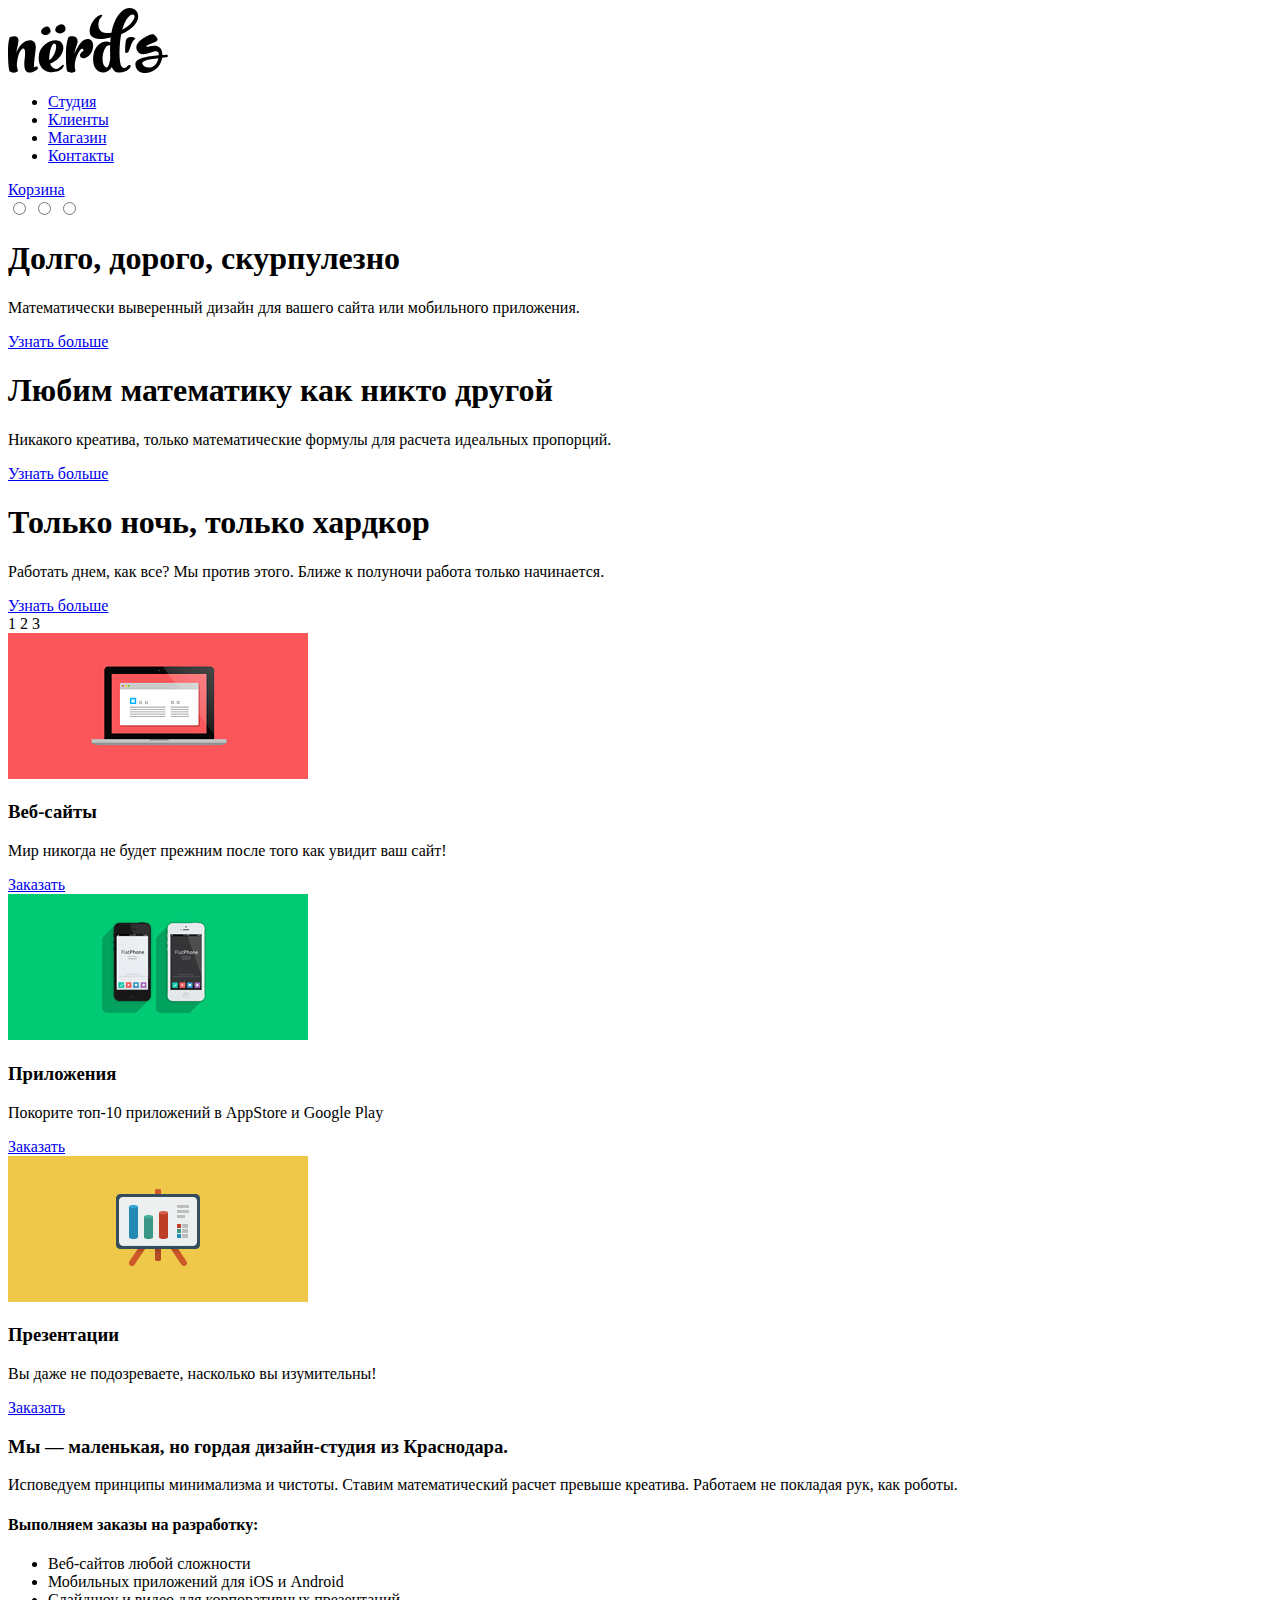
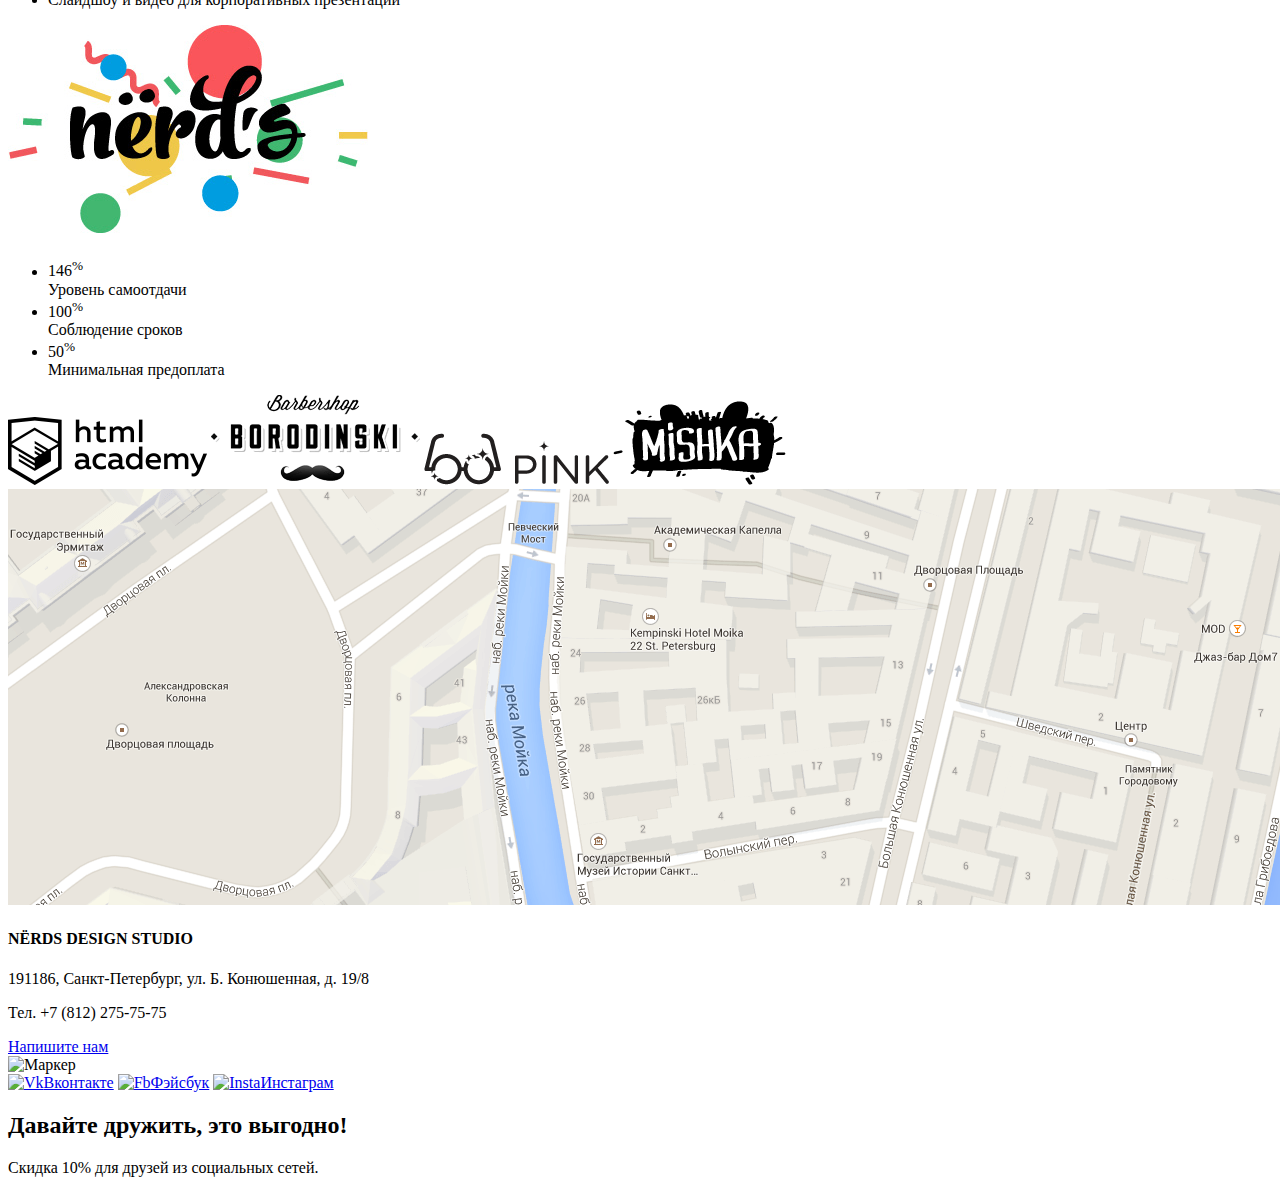
==== index.html @ e35f939c "Version V1.0.2" ====
<!DOCTYPE html>
<html lang="ru">
<head>
    <meta charset="UTF-8">
    <meta name="viewport" content="width=device-width, initial-scale=1.0">
    <title>Nerds</title>
</head>
<body class="index-page">
    <head>
        <!-- NAVIGATION -->
        <nav class="header-navigation">
            <a class="header-logo">
                <img src="img/nerds-logo.svg" width="160" height="65" alt="Логотип">
            </a>
            <ul>
                <li><a href="#">Студия</a></li>
                <li><a href="#">Клиенты</a></li>
                <li><a href="catalog.html">Магазин</a></li>
                <li><a href="#">Контакты</a></li>
            </ul>
            <a href="#" class="cart">Корзина</a>
        </nav>
        <!-- NAVIGATION -->

        <!-- SLIDER -->
        <section class="slider-section">
            <div class="switch-slider-container visually-hidden">
                <input type="radio" class="switch-slider-1" id="switch-slider-1" name="switch">
                <input type="radio" class="switch-slider-2" id="switch-slider-2" name="switch">
                <input type="radio" class="switch-slider-3" id="switch-slider-3" name="switch">
            </div>
            
            <article class="slider slider-1">
                <h1>Долго, дорого, скурпулезно</h1>
                <p>
                    Математически выверенный дизайн 
                    для вашего сайта или мобильного приложения.
                </p>
                <a href="#" class="btn slider-button">Узнать больше</a>
            </article>

            <article class="slider slider-2">
                <h1>Любим математику как никто другой</h1>
                <p>
                    Никакого креатива, только математические формулы 
                    для расчета идеальных пропорций.
                </p>
                <a href="#" class="btn slider-button">Узнать больше</a>
            </article>

            <article class="slider slider-3">
                <h1>Только ночь, только хардкор</h1>
                <p>
                    Работать днем, как все? Мы против этого.
                    Ближе к полуночи работа только начинается.
                </p>
                <a href="#" class="btn slider-button">Узнать больше</a>
            </article>

            <div class="bottom-slider-container">
                <label for="switch-slider-1">1</label>
                <label for="switch-slider-2">2</label>
                <label for="switch-slider-3">3</label>
            </div>
        </section>
        <!-- SLIDER -->
    </head>

    <main>
        <section class="section-advantages">
            <div class="advantages advantages-web">
                <div class="advantages-image">
                    <img src="img/illustration-1.jpg" width="300" height="146" alt="Веб-сайты">
                </div>
                <h3>Веб-сайты</h3>
                <p>Мир никогда не будет прежним после того как увидит ваш сайт!</p>
                <a href="#" class="btn advantages-button">Заказать</a>
            </div>
            <div class="advantages advantages-app">
                <div class="advantages-image">
                    <img src="img/illustration-2.jpg" width="300" height="146" alt="Приложения">
                </div>
                <h3>Приложения</h3>
                <p>Покорите топ-10 приложений в AppStore и Google Play</p>
                <a href="#" class="btn advantages-button">Заказать</a>
            </div>
            <div class="advantages advantages-presentation">
                <div class="advantages-image">
                    <img src="img/illustration-3.jpg" width="300" height="146" alt="Презентации">
                </div>
                <h3>Презентации</h3>
                <p>Вы даже не подозреваете, насколько вы изумительны!</p>
                <a href="#" class="btn advantages-button">Заказать</a>
            </div>
        </section>

        <section class="section-studio">
            <article class="studio-about">
                <h3>Мы — маленькая, но гордая дизайн-студия из Краснодара.</h3>
                <p>
                    Исповедуем принципы минимализма и чистоты. Ставим математический расчет
                    превыше креатива. Работаем не покладая рук, как роботы.
                </p>
                <h4>Выполняем заказы на разработку:</h4>
                <ul>
                    <li>Веб-сайтов любой сложности</li>
                    <li>Мобильных приложений для iOS и Android</li>
                    <li>Слайдшоу и видео для корпоративных презентаций</li>
                </ul>
            </article>

            <article class="studio-accuracy">
                <div class="main-logo-container">
                    <img src="img/nerds-illustration.png" width="360" height="208" alt="Логотип">
                </div>
                <h4></h4>
                <ul class="statistics">
                    <li>
                        <div class="statistics-percents">146<sup>%</sup></div>
                        <div class="statistics-value">Уровень самоотдачи</div>
                    </li>
                    <li>
                        <div class="statistics-percents">100<sup>%</sup></div>
                        <div class="statistics-value">Соблюдение сроков</div>
                    </li>
                    <li>
                        <div class="statistics-percents">50<sup>%</sup></div>
                        <div class="statistics-value">Минимальная предоплата</div>
                    </li>
                </ul>
            </article>
        </section>

        <section class="section-projects">
            <img src="img/logo-1.png" width="199" height="68" alt="Html-academy">
            <img src="img/logo-2.png" width="209" height="90" alt="Borodincsky">
            <img src="img/logo-3.png" width="185" height="52" alt="Pink">
            <img src="img/logo-4.png" width="173" height="84" alt="Mishka">
        </section>
    </main>

    <footer>
        <section class="section-contacts">
            <div class="map-container">
                <img src="img/map.png" width="1440" height="416" alt="Карта">
            </div>
            <article class="article-contacts">
                <h4>NЁRDS DESIGN STUDIO</h4>
                <p>
                    191186, Санкт-Петербург, 
                    ул. Б. Конюшенная, д. 19/8
                </p>
                <p>Тел. +7 (812) 275-75-75</p>
                <a href="#" class="btn contacts-button">Напишите нам</a>
            </article>
            <img src="" alt="Маркер" class="marker">
        </section>

        <div class="footer-wrapper">
            <div class="network-container">
                <a href="#"><img src="" alt="Vk">Вконтакте</a>
                <a href="#"><img src="" alt="Fb">Фэйсбук</a>
                <a href="#"><img src="" alt="Insta">Инстаграм</a>
            </div>

            <div class="footer-slogan">
                <h2>Давайте дружить, это выгодно!</h2>
                <p>Скидка 10% для друзей из социальных сетей.</p>
            </div>
        </div>
    </footer>

</body>
</html>
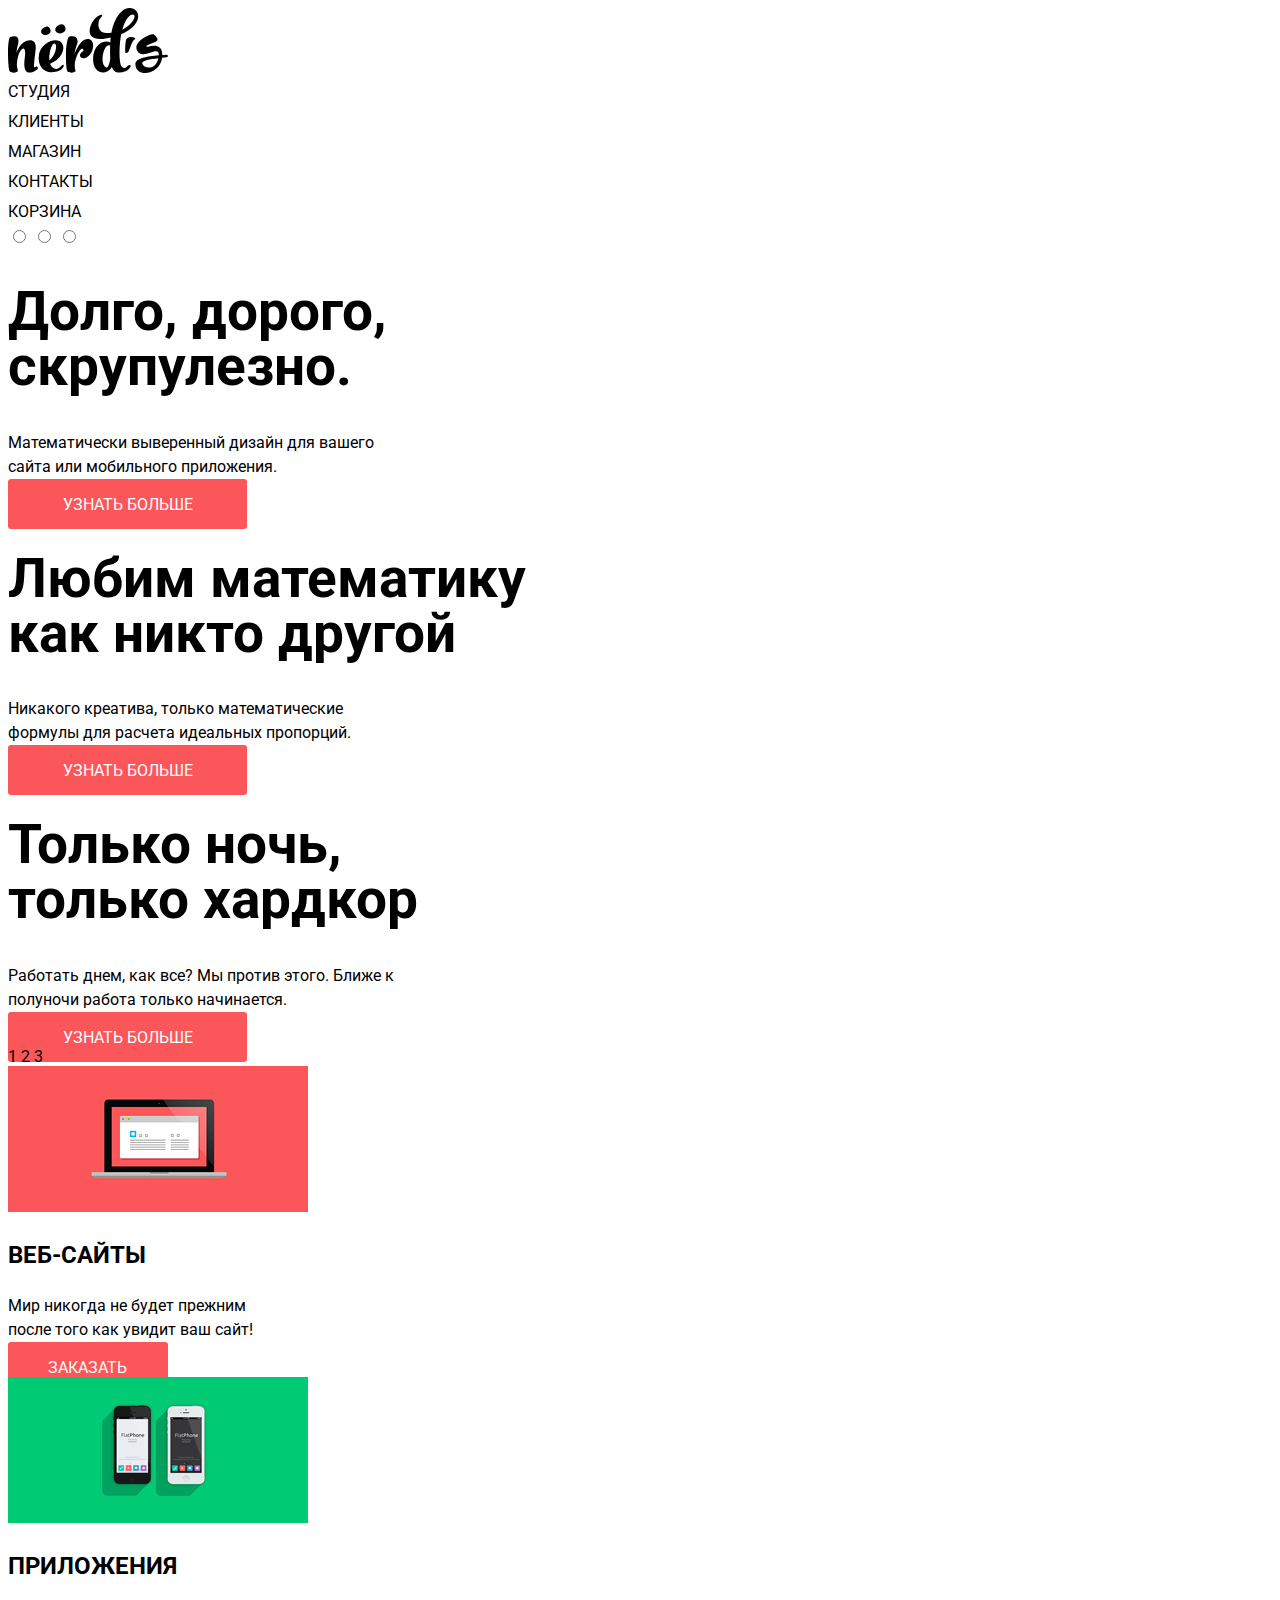
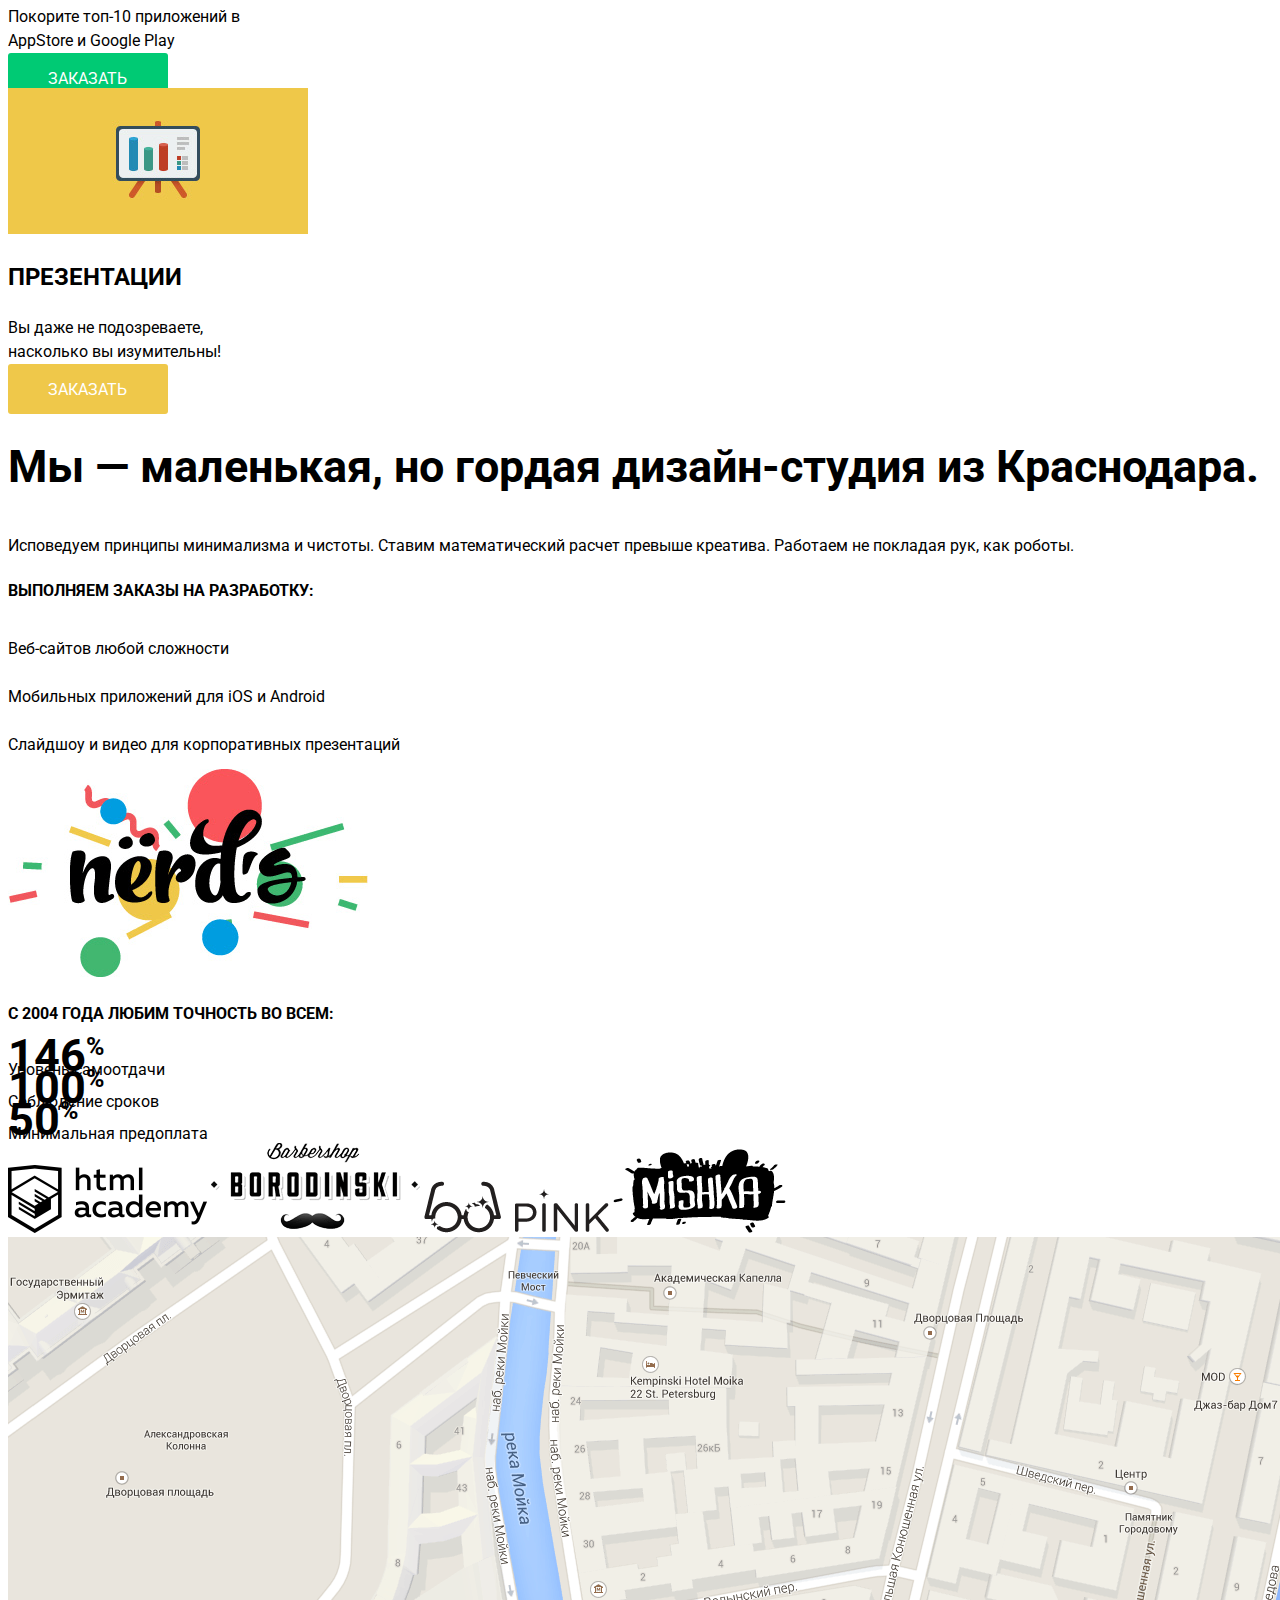
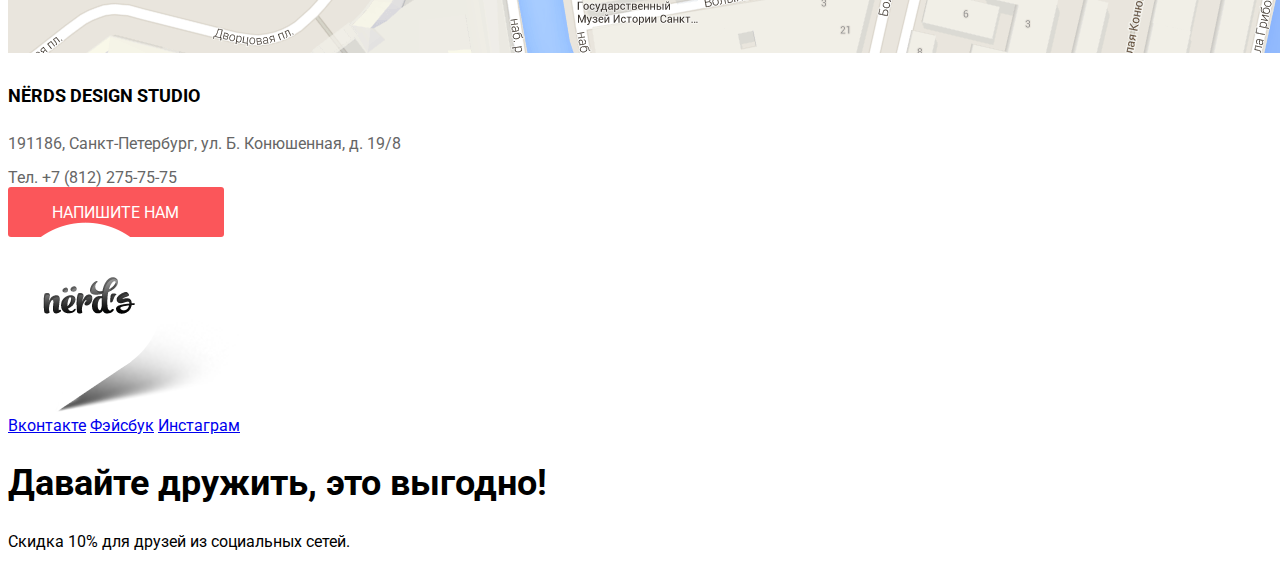
==== commit c3641a9d: "Version V2.0.2" ====
--- a/index.html
+++ b/index.html
@@ -4,15 +4,16 @@
     <meta charset="UTF-8">
     <meta name="viewport" content="width=device-width, initial-scale=1.0">
     <title>Nerds</title>
+    <link rel="stylesheet" href="css/style.css">
 </head>
 <body class="index-page">
-    <head>
+    <header>
         <!-- NAVIGATION -->
         <nav class="header-navigation">
             <a class="header-logo">
                 <img src="img/nerds-logo.svg" width="160" height="65" alt="Логотип">
             </a>
-            <ul>
+            <ul class="header-navigation-list">
                 <li><a href="#">Студия</a></li>
                 <li><a href="#">Клиенты</a></li>
                 <li><a href="catalog.html">Магазин</a></li>
@@ -31,7 +32,7 @@
             </div>
             
             <article class="slider slider-1">
-                <h1>Долго, дорого, скурпулезно</h1>
+                <h1>Долго, дорого, скрупулезно.</h1>
                 <p>
                     Математически выверенный дизайн 
                     для вашего сайта или мобильного приложения.
@@ -64,7 +65,7 @@
             </div>
         </section>
         <!-- SLIDER -->
-    </head>
+    </header>
 
     <main>
         <section class="section-advantages">
@@ -74,7 +75,7 @@
                 </div>
                 <h3>Веб-сайты</h3>
                 <p>Мир никогда не будет прежним после того как увидит ваш сайт!</p>
-                <a href="#" class="btn advantages-button">Заказать</a>
+                <a href="#" class="btn advantages-button-red">Заказать</a>
             </div>
             <div class="advantages advantages-app">
                 <div class="advantages-image">
@@ -82,7 +83,7 @@
                 </div>
                 <h3>Приложения</h3>
                 <p>Покорите топ-10 приложений в AppStore и Google Play</p>
-                <a href="#" class="btn advantages-button">Заказать</a>
+                <a href="#" class="btn advantages-button-green">Заказать</a>
             </div>
             <div class="advantages advantages-presentation">
                 <div class="advantages-image">
@@ -90,7 +91,7 @@
                 </div>
                 <h3>Презентации</h3>
                 <p>Вы даже не подозреваете, насколько вы изумительны!</p>
-                <a href="#" class="btn advantages-button">Заказать</a>
+                <a href="#" class="btn advantages-button-yellow">Заказать</a>
             </div>
         </section>
 
@@ -113,7 +114,7 @@
                 <div class="main-logo-container">
                     <img src="img/nerds-illustration.png" width="360" height="208" alt="Логотип">
                 </div>
-                <h4></h4>
+                <h4>с 2004 года Любим точность во всем:</h4>
                 <ul class="statistics">
                     <li>
                         <div class="statistics-percents">146<sup>%</sup></div>
@@ -153,14 +154,14 @@
                 <p>Тел. +7 (812) 275-75-75</p>
                 <a href="#" class="btn contacts-button">Напишите нам</a>
             </article>
-            <img src="" alt="Маркер" class="marker">
+            <img src="img/map-marker.png" alt="Маркер" width="231" height="190" class="marker">
         </section>
 
         <div class="footer-wrapper">
             <div class="network-container">
-                <a href="#"><img src="" alt="Vk">Вконтакте</a>
-                <a href="#"><img src="" alt="Fb">Фэйсбук</a>
-                <a href="#"><img src="" alt="Insta">Инстаграм</a>
+                <a href="#">Вконтакте</a>
+                <a href="#">Фэйсбук</a>
+                <a href="#">Инстаграм</a>
             </div>
 
             <div class="footer-slogan">
--- a/css/style.css
+++ b/css/style.css
@@ -0,0 +1,193 @@
+
+/* ==================================================================================================================================================== */
+/* ==================================================================================================================================================== */
+/* ==================================================================================================================================================== */
+/* ==================================================================================================================================================== */
+/* ==================================================================================================================================================== */
+/* ==================================================================================================================================================== */
+/* ==================================================================================================================================================== */
+/* ==================================================================================================================================================== */
+/* ==================================================================================================================================================== */
+/* ==================================================================================================================================================== */
+/* ==================================================================================================================================================== */
+
+@import url('https://fonts.googleapis.com/css2?family=Roboto:ital,wght@0,300;0,400;0,500;0,700;1,300;1,400;1,500;1,700&display=swap');
+
+body{
+    font-family: 'Roboto', sans-serif;
+}
+
+.btn{
+    font-size: 16px;
+    line-height: 18px;
+    color: #ffffff;
+    text-decoration: none;
+    font-weight: medium;
+    background-color: #fb565a;
+    text-transform: uppercase;
+    padding: 16px 55px 15px 55px;
+    border-radius: 3px;
+}
+
+/* HEADER HEADER HEADER */
+
+.header-navigation-list{
+    list-style: none;
+    padding: 0;
+    margin: 0;
+}
+
+.header-navigation-list a,
+.header-navigation-list + .cart{
+    font-size: 16px;
+    line-height: 30px;
+    color: #000000;
+    text-decoration: none;
+    font-weight: medium;
+    text-transform: uppercase;
+}
+
+h1{
+    font-size: 55px;
+    line-height: 55px;
+    font-weight: medium;
+}
+
+.slider h1{
+    width: 520px;
+}
+
+.slider p{
+    font-size: 16px;
+    line-height: 24px;
+    font-weight: normal;  
+    width: 408px;
+}
+
+.slider .btn{
+    padding-left: 55px;
+    padding-right: 54px;
+}
+
+
+/* HEADER HEADER HEADER */
+
+/* ADVANTAGES ADVANTAGES ADVANTAGES */
+
+.section-advantages h3{
+    font-size: 24px;
+    line-height: 30px;
+    font-weight: 700;
+    text-transform: uppercase;
+}
+
+.section-advantages p{
+    font-size: 16px;
+    line-height: 24px;
+    font-weight: normal;
+    width: 245px;
+}
+
+.section-advantages .btn{
+    padding-left: 40px;
+    padding-right: 41px;
+}
+
+.section-advantages .advantages-button-green{
+    background-color: #00ca74;
+}
+
+.section-advantages .advantages-button-yellow{
+    background-color: #efc84a;
+}
+
+/* ADVANTAGES ADVANTAGES ADVANTAGES */
+
+/* STUDIO STUDIO STUDIO STUDIO STUDIO */
+
+.section-studio h3{
+    font-size: 45px;
+    line-height: 45px;
+    font-weight: medium;
+}
+
+.section-studio p{
+    font-size: 16px;
+    line-height: 24px;
+    font-weight: normal;
+}
+
+.section-studio h4{
+    font-size: 16px;
+    line-height: 24px;
+    font-weight: bold;
+    text-transform: uppercase;
+}
+
+.section-studio ul{
+    padding: 0;
+    margin: 0;
+    list-style: none;
+}
+
+.studio-about li{
+    line-height: 48px;
+}
+
+.statistics .statistics-percents{
+    font-size: 45px;
+    line-height: 10px;
+    font-weight: bold;
+}
+
+.statistics sup{
+    line-height: 0;
+    font-size: 25px;
+}
+
+.statistics .statistics-value{
+    line-height: 18px;
+}
+
+/* STUDIO STUDIO STUDIO STUDIO STUDIO */
+
+/* FOOTER FOOTER FOOTER FOOTER FOOTER */
+
+.article-contacts h4{
+    font-size: 18px;
+    line-height: 30px;
+    font-weight: bold;
+}
+
+.article-contacts p{
+    line-height: 18px;
+    color: #666666;
+}
+
+.article-contacts .btn{
+    padding-left: 44px;
+    padding-right: 45px;
+}
+
+.footer-slogan h2{
+    font-size: 36px;
+    line-height: 36px;
+    font-weight: bold;
+}
+
+.footer-slogan p{
+    line-height: 22px;
+}
+
+/* FOOTER FOOTER FOOTER FOOTER FOOTER */
+
+
+
+/* CATALOG CATALOG CATALOG CATALOG CATALOG */
+
+
+
+/* HEADER HEADER HEADER */
+
+
+/* HEADER HEADER HEADER */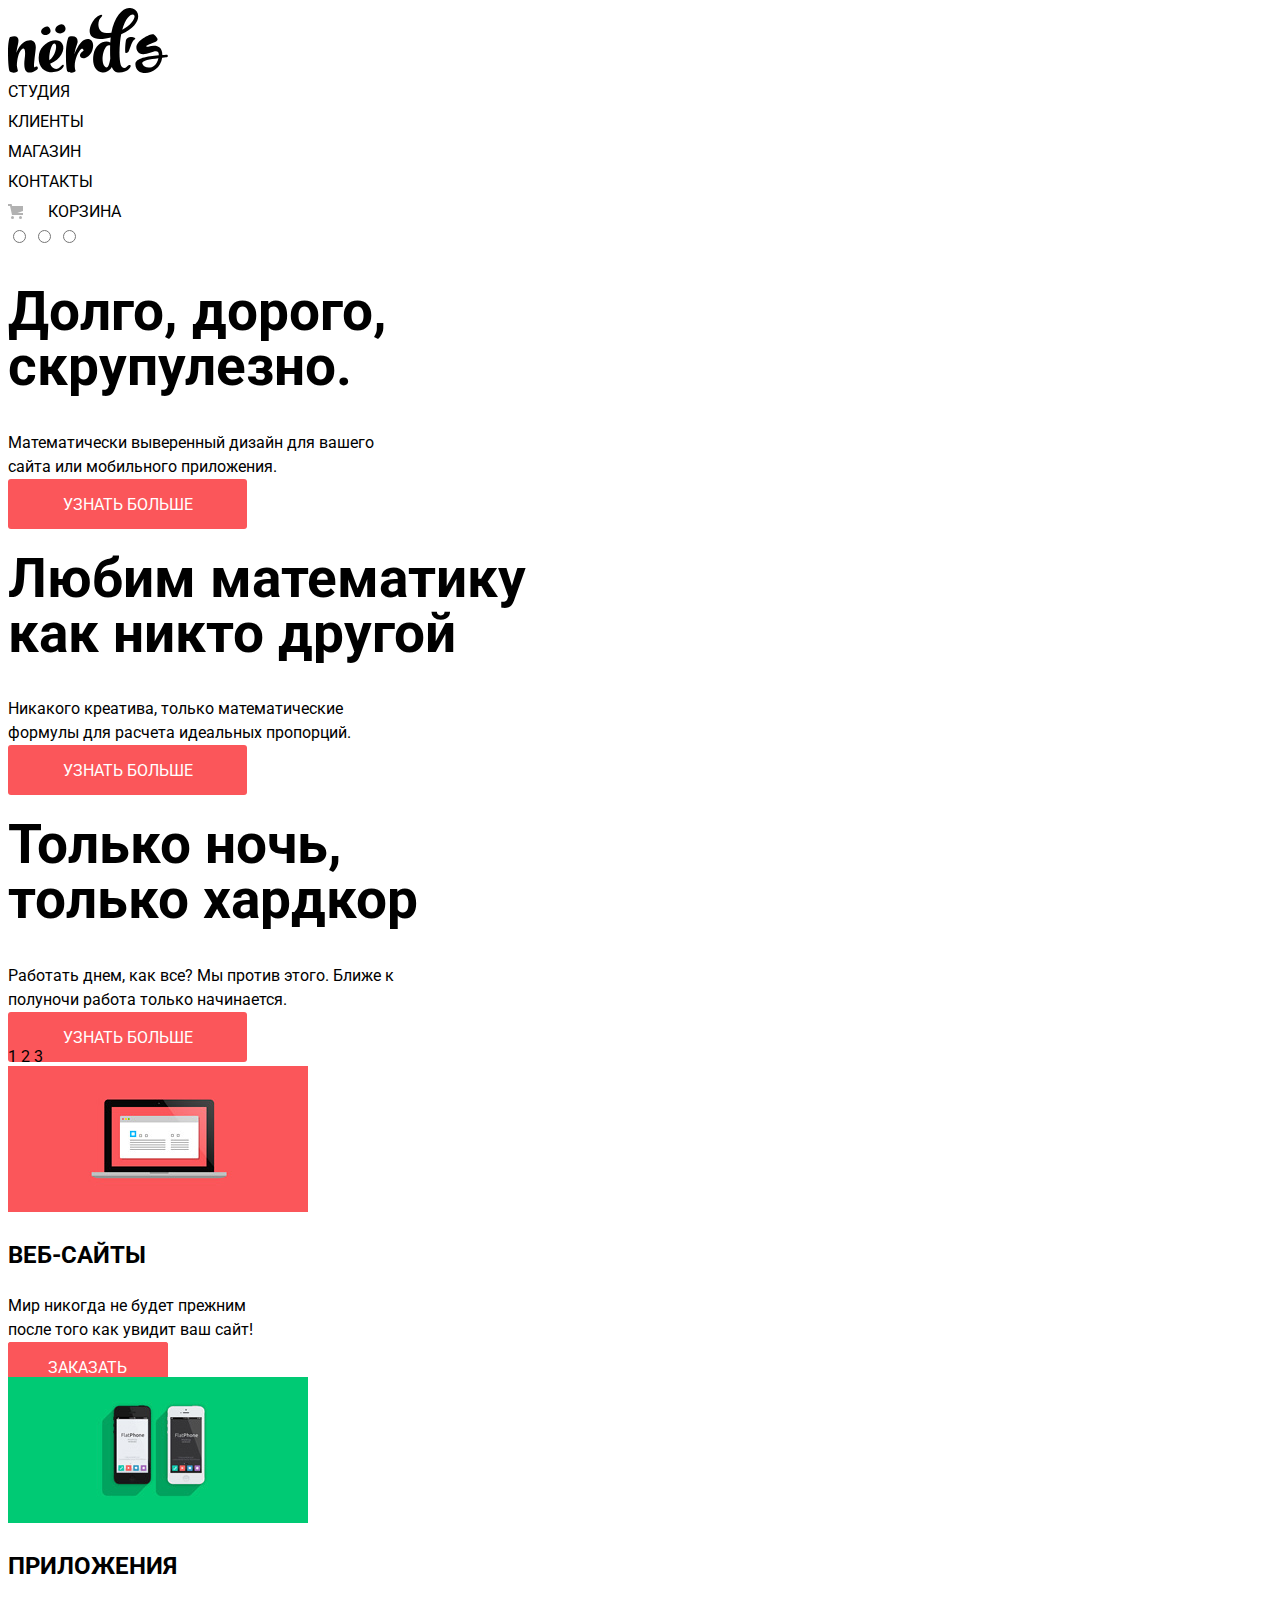
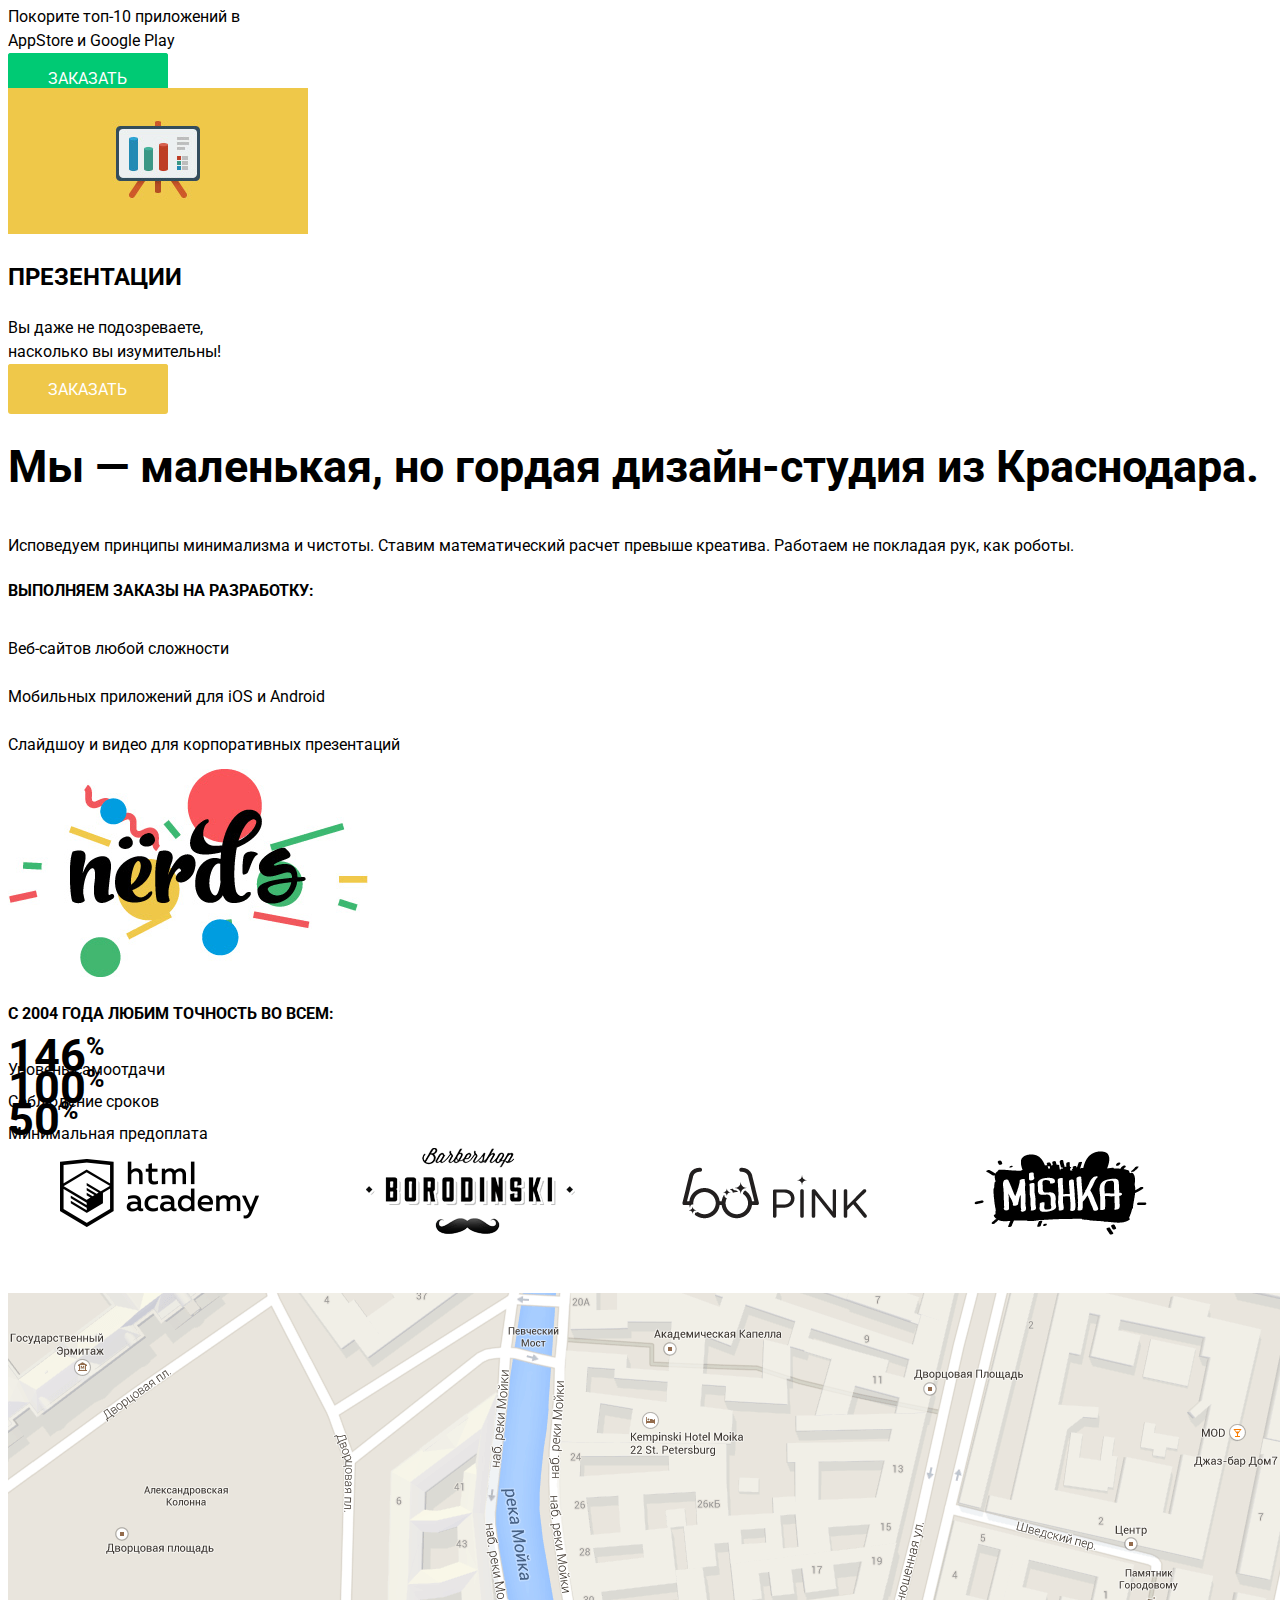
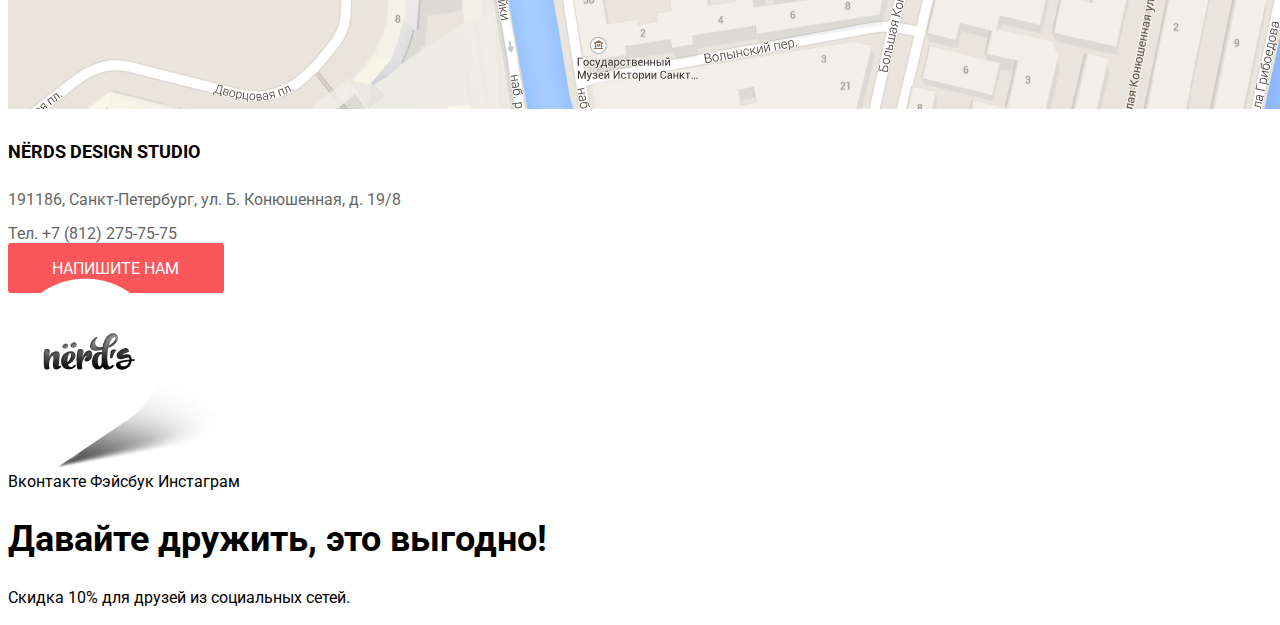
==== commit e700921e: "Version V2.0.3" ====
--- a/index.html
+++ b/index.html
@@ -133,10 +133,12 @@
         </section>
 
         <section class="section-projects">
-            <img src="img/logo-1.png" width="199" height="68" alt="Html-academy">
-            <img src="img/logo-2.png" width="209" height="90" alt="Borodincsky">
-            <img src="img/logo-3.png" width="185" height="52" alt="Pink">
-            <img src="img/logo-4.png" width="173" height="84" alt="Mishka">
+            <ul class="section-projects-wrapper">
+                <li><img src="img/logo-1.png" width="199" height="68" alt="Html-academy"></li>
+                <li><img src="img/logo-2.png" width="209" height="90" alt="Borodincsky"></li>
+                <li><img src="img/logo-3.png" width="185" height="52" alt="Pink"></li>
+                <li><img src="img/logo-4.png" width="173" height="84" alt="Mishka"></li>
+            </ul>
         </section>
     </main>
 
--- a/css/style.css
+++ b/css/style.css
@@ -45,7 +45,60 @@
     text-decoration: none;
     font-weight: medium;
     text-transform: uppercase;
-}
+    display: block;
+}
+
+.header-navigation-list a:hover,
+.header-navigation-list + .cart:hover{
+    color: #fb565a;
+}
+
+.header-navigation-list a:active,
+.header-navigation-list + .cart:active{
+    opacity: 30%;
+    color: #000000;
+}
+
+.catalog-page .page-here{
+    position: relative;
+}
+
+.catalog-page .page-here::after{
+    content: "";
+    position: absolute;
+    width: 100%;
+    background-color: #fb565a;
+    height: 2px;
+    left: 0;
+    bottom: -5px;
+}
+
+.catalog-page header-logo:hover{
+    opacity: 80%;
+}
+
+.catalog-page .header-logo:active{
+    opacity: 30%;
+}
+
+.header-navigation .cart{
+    position: relative;
+    padding-left: 40px;
+}
+
+.header-navigation .cart::before{
+    content: "";
+    position: absolute;
+    width: 15px;
+    height: 15px;
+    background-image: url(../img/cart-icon.svg);
+    background-size: 15px;
+    left: 0px;
+    top: 7px;
+    filter: contrast(0) grayscale(0) opacity(0.6);
+}
+
+
 
 h1{
     font-size: 55px;
@@ -69,6 +122,15 @@
     padding-right: 54px;
 }
 
+.slider .btn:hover{
+    background-color: #e74246;
+}
+
+.slider .btn:active{
+    background-color: #d7373b;
+    color: rgba(255, 255, 255, 0.3);
+}
+
 
 /* HEADER HEADER HEADER */
 
@@ -91,14 +153,53 @@
 .section-advantages .btn{
     padding-left: 40px;
     padding-right: 41px;
+    box-sizing: border-box;
+    padding-top: 13px;
+    border-top: solid 3px #fb565a;
+    
+}
+
+.section-advantages .advantages-button-red:hover{
+    background-color: #e74246;
+    border-top-color: #e74246;
+}
+
+.section-advantages .advantages-button-red:active{
+    background-color: #d7373b;
+    color: rgba(255, 255, 255, 0.3);
+    border-top: solid 3px #c13135;
 }
 
 .section-advantages .advantages-button-green{
     background-color: #00ca74;
+    border-top-color: #00ca74;
+}
+
+.section-advantages .advantages-button-green:hover{
+    background-color: #00bc6c;
+    border-top-color: #00bc6c;
+}
+
+.section-advantages .advantages-button-green:active{
+    background-color: #00aa62;
+    border-top-color: #009958;
+    color: rgba(255, 255, 255, 0.3);
 }
 
 .section-advantages .advantages-button-yellow{
     background-color: #efc84a;
+    border-top-color: #efc84a;
+}
+
+.section-advantages .advantages-button-yellow:hover{
+    background-color: #eab534;
+    border-top-color: #eab534;
+}
+
+.section-advantages .advantages-button-yellow:active{
+    background-color: #e5a722;
+    border-top-color: #ce961f;
+    color: rgba(255, 255, 255, 0.3);
 }
 
 /* ADVANTAGES ADVANTAGES ADVANTAGES */
@@ -151,6 +252,39 @@
 
 /* STUDIO STUDIO STUDIO STUDIO STUDIO */
 
+/* SECTION-PROJECTS SECTION-PROJECTS SECTION-PROJECTS */
+
+.section-projects{
+    width: 1160px;
+    margin: 0 auto;
+    margin-bottom: 50px;
+}
+
+.section-projects-wrapper{
+    padding: 0;
+    margin: 0;
+    list-style: none;
+    width: 1087px;
+    margin: 0;
+    display: flex;
+    justify-content: space-between;
+}
+
+.section-projects li{
+    height: 100px;
+    display: flex;
+    align-items: center;
+}
+
+.section-projects img{
+    line-height: 100px;
+    vertical-align: middle;
+}
+
+/* SECTION-PROJECTS SECTION-PROJECTS SECTION-PROJECTS */
+
+
+
 /* FOOTER FOOTER FOOTER FOOTER FOOTER */
 
 .article-contacts h4{
@@ -179,6 +313,11 @@
     line-height: 22px;
 }
 
+.network-container a{
+    color: #000000;
+    text-decoration: none;
+}
+
 /* FOOTER FOOTER FOOTER FOOTER FOOTER */
 
 
@@ -190,4 +329,215 @@
 /* HEADER HEADER HEADER */
 
 
-/* HEADER HEADER HEADER */+/* HEADER HEADER HEADER */
+
+/* FILTER FILTER FILTER */
+
+form legend{
+    font-size: 18px;
+    line-height: 30px;
+    font-weight: bold;
+    text-transform: uppercase;
+}
+
+form .legend-cost{
+    letter-spacing: 0.03em;
+}
+
+.container-range-value label{
+    text-transform: uppercase;
+    font-size: 16px;
+    line-height: 22px;
+    font-weight: normal;
+}
+
+.container-range-value input{
+    font: inherit;  
+}
+
+.container-range-value input::placeholder{
+    font: inherit;
+    color: #283136;
+}
+
+.container-layout input{
+    display: none;
+}
+
+.container-layout label{
+    position: relative;
+    padding-left: 36px;
+}
+
+.container-layout label::before{
+    content: "";
+    position: absolute;
+    width: 25px;
+    height: 25px;
+    background-image: url(../img/radio-off.svg);
+    left: 1px;
+    top: -3px;
+    filter: opacity(40%);
+}
+
+.container-layout input:checked + label::before{
+    background-image: url(../img/radio-on.svg);
+}
+
+.container-layout label:hover::before{
+    filter: opacity(1);
+    transition: 0.2s;
+}
+
+.container-features input{
+    display: none;
+}
+
+.container-features label{
+    position: relative;
+    padding-left: 36px;
+}
+
+.container-features label::before{
+    content: "";
+    position: absolute;
+    width: 23px;
+    height: 23px;
+    background-image: url(../img/checkbox-off.svg);
+    left: 1px;
+    top: -3px;
+    filter: opacity(40%);
+}
+
+.container-features input:checked + label::before{
+    width: 27px;
+    height: 23px;
+    background-image: url(../img/checkbox-on.svg);
+}
+
+.container-features label:hover::before{
+    filter: opacity(1);
+    transition: 0.2s;
+}
+
+form .btn{
+    border: none;        
+    background-color: #eeeeee;
+    color: #000000;
+    padding: 17px 88px 15px 89px;
+    font: inherit;
+    font-weight: medium;
+}
+    
+
+/* FILTER FILTER FILTER */
+
+/* SECTION-CATALOG SECTION-CATALOG SECTION-CATALOG */
+
+.container-sorting h3{
+    font-size: 18px;
+    line-height: 18px;
+    font-weight: bold;
+    text-transform: uppercase;
+}
+
+.container-sorting .cost-type-name{
+    list-style: none;
+    padding: 0;
+    margin: 0;
+}
+
+.cost-type-name a{
+    color: #000000;
+    text-decoration: none;
+    font-size: 14px;
+    line-height: 18px;
+    font-weight: normal;
+}
+
+.down-up a{
+    color: #000000;
+    text-decoration: none;
+    display: block;
+    font-size: 0.1px;
+    width: 11px;
+    height: 10px;
+}
+
+.down-up a:first-child{
+    background-image: url(../img/icon-down-dir.png);
+    background-size: 11px 10px;
+}
+
+.down-up a:last-child{
+    background-image: url(../img/icon-up-dir.svg);
+    background-size: 11px 10px;
+    filter: contrast(0) opacity(0.2);
+}
+
+.down-up a:hover{
+    filter: contrast(0) opacity(1);
+}
+
+.down-up a:active{
+    filter: contrast(1) opacity(1);
+}
+
+.container-templates{
+    list-style: none;
+    padding: 0;
+    margin: 0;
+}
+
+.container-templates a:not(.btn){
+    color: #000000;
+    text-decoration: none;
+}
+
+.container-hover h3{
+    font-size: 18px;
+    line-height: 30px;
+    font-weight: bold;
+    text-transform: uppercase;
+}
+
+.container-hover p{
+    width: 230px;
+    text-align: center;
+    font-size: 16px;
+    line-height: 18px;
+    font-weight: normal;
+    color: #666666;
+}
+
+.container-hover .btn{
+    padding: 16px 61px 15px 61px;
+}
+
+.container-pagination a{
+    color: #000000;
+    text-decoration: none;
+    text-transform: uppercase;
+    font-size: 16px;
+    line-height: 48px;
+    box-sizing: border-box;
+    display: block;
+    width: 50px;
+    height: 50px;
+    border: solid 3px #eeeeee;
+    background-color: #eeeeee;
+    text-align: center;
+    vertical-align: middle;
+    border-radius: 3px;
+}
+
+.container-pagination .pagination-here{
+    border: solid 3px #dbdbdb;
+    background-color: transparent;
+}
+
+.container-pagination .pagination-big{
+    width: 260px;
+}
+
+/* SECTION-CATALOG SECTION-CATALOG SECTION-CATALOG */
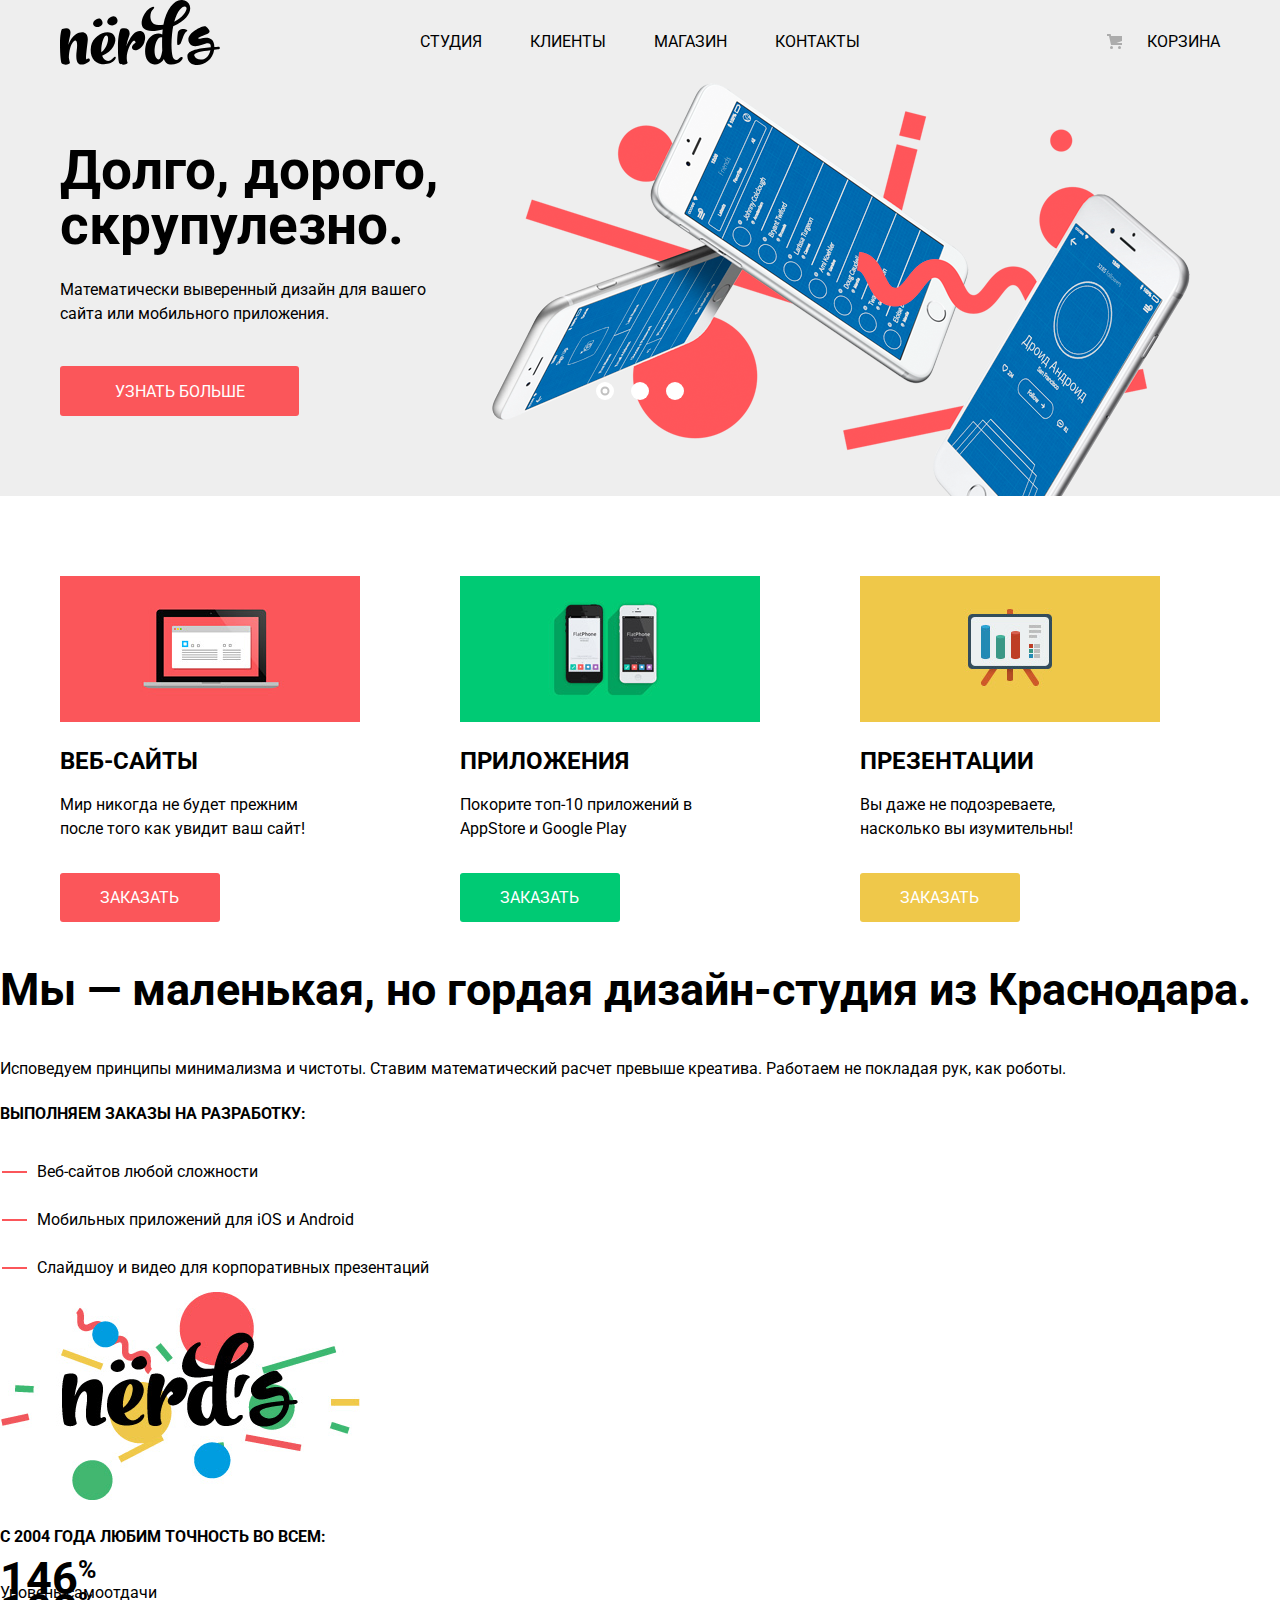
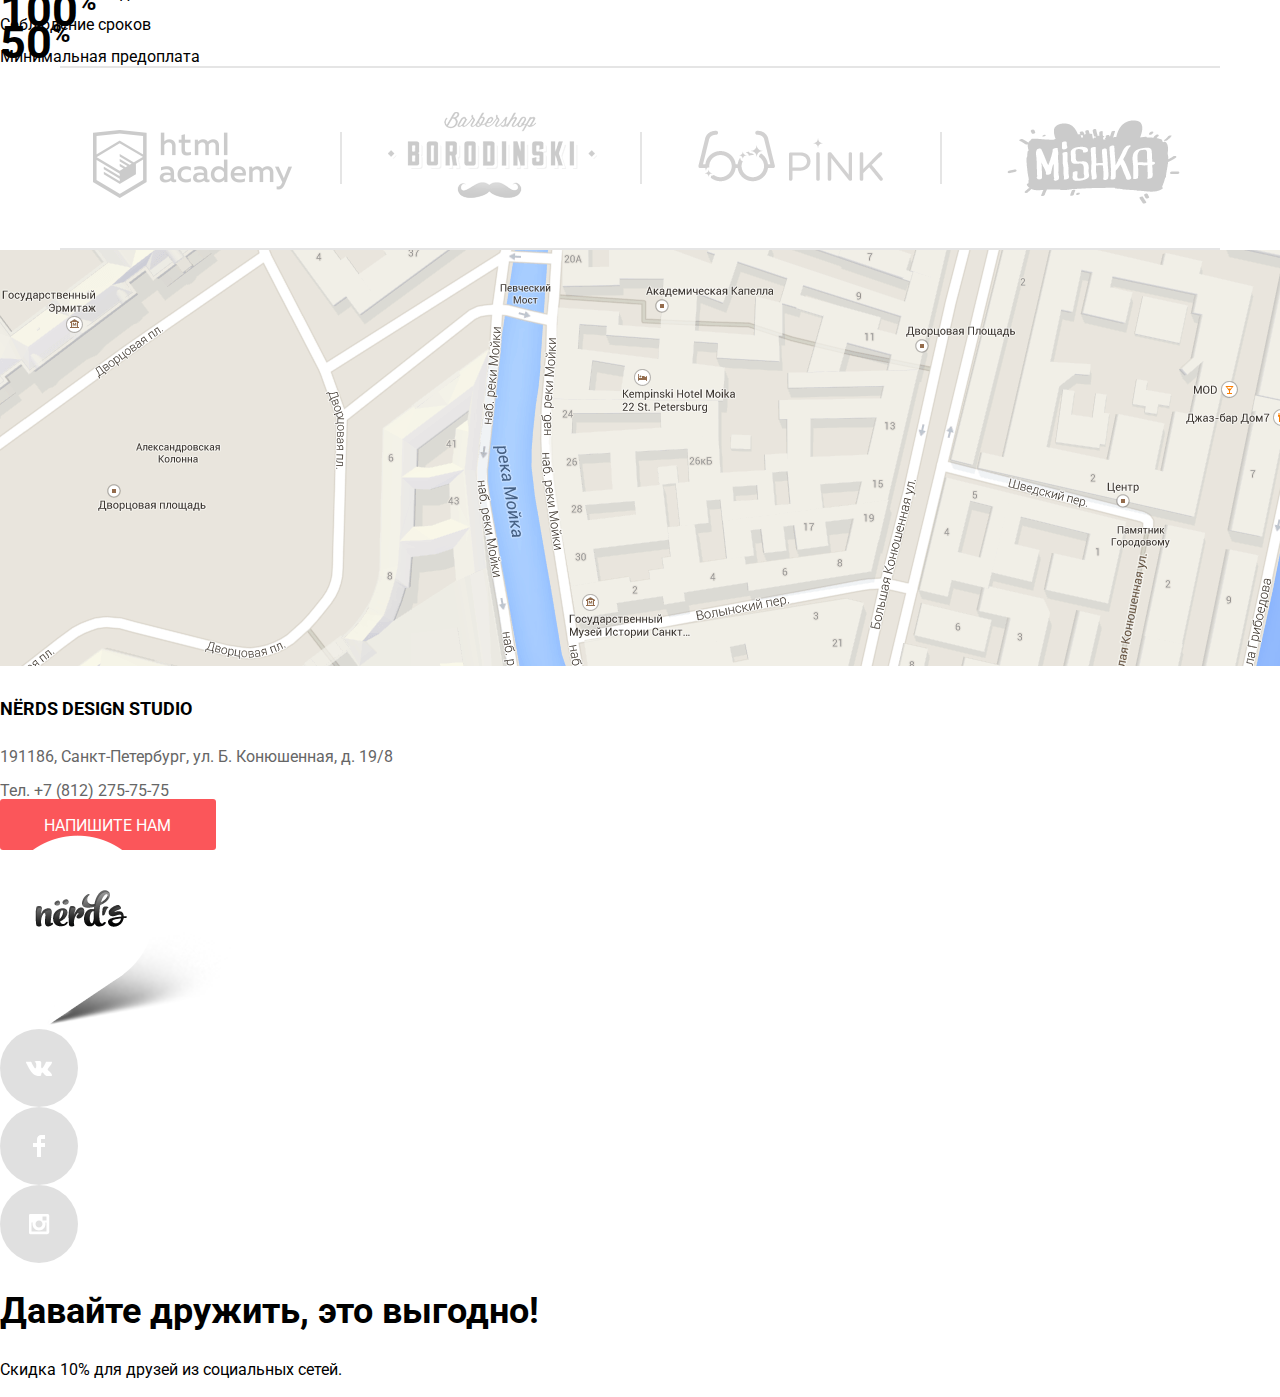
==== commit 33d9d22f: "Version V3.0.0" ====
--- a/index.html
+++ b/index.html
@@ -5,6 +5,7 @@
     <meta name="viewport" content="width=device-width, initial-scale=1.0">
     <title>Nerds</title>
     <link rel="stylesheet" href="css/style.css">
+    <link rel="stylesheet" href="css/main.css">
 </head>
 <body class="index-page">
     <header>
@@ -25,74 +26,81 @@
 
         <!-- SLIDER -->
         <section class="slider-section">
-            <div class="switch-slider-container visually-hidden">
-                <input type="radio" class="switch-slider-1" id="switch-slider-1" name="switch">
+            
+
+            <div class="slider-wrapper">
+                <input type="radio" class="switch-slider-1" id="switch-slider-1" name="switch" checked>
                 <input type="radio" class="switch-slider-2" id="switch-slider-2" name="switch">
                 <input type="radio" class="switch-slider-3" id="switch-slider-3" name="switch">
+                <article class="slider slider-1">
+                    <h1>Долго, дорого, скрупулезно.</h1>
+                    <p>
+                        Математически выверенный дизайн 
+                        для вашего сайта или мобильного приложения.
+                    </p>
+                    <a href="#" class="btn slider-button">Узнать больше</a>
+                </article>
+    
+                <article class="slider slider-2">
+                    <h1>Любим математику как никто другой</h1>
+                    <p>
+                        Никакого креатива, только математические формулы 
+                        для расчета идеальных пропорций.
+                    </p>
+                    <a href="#" class="btn slider-button">Узнать больше</a>
+                </article>
+    
+                <article class="slider slider-3">
+                    <h1>Только ночь, только хардкор</h1>
+                    <p>
+                        Работать днем, как все? Мы против этого.
+                        Ближе к полуночи работа только начинается.
+                    </p>
+                    <a href="#" class="btn slider-button">Узнать больше</a>
+                </article>
+
+                <div class="bottom-slider-container">
+                    <label class="switch-1" for="switch-slider-1">1</label>
+                    <label class="switch-2" for="switch-slider-2">2</label>
+                    <label class="switch-3" for="switch-slider-3">3</label>
+                </div>
             </div>
             
-            <article class="slider slider-1">
-                <h1>Долго, дорого, скрупулезно.</h1>
-                <p>
-                    Математически выверенный дизайн 
-                    для вашего сайта или мобильного приложения.
-                </p>
-                <a href="#" class="btn slider-button">Узнать больше</a>
-            </article>
 
-            <article class="slider slider-2">
-                <h1>Любим математику как никто другой</h1>
-                <p>
-                    Никакого креатива, только математические формулы 
-                    для расчета идеальных пропорций.
-                </p>
-                <a href="#" class="btn slider-button">Узнать больше</a>
-            </article>
-
-            <article class="slider slider-3">
-                <h1>Только ночь, только хардкор</h1>
-                <p>
-                    Работать днем, как все? Мы против этого.
-                    Ближе к полуночи работа только начинается.
-                </p>
-                <a href="#" class="btn slider-button">Узнать больше</a>
-            </article>
-
-            <div class="bottom-slider-container">
-                <label for="switch-slider-1">1</label>
-                <label for="switch-slider-2">2</label>
-                <label for="switch-slider-3">3</label>
-            </div>
+            
         </section>
         <!-- SLIDER -->
     </header>
 
     <main>
         <section class="section-advantages">
-            <div class="advantages advantages-web">
-                <div class="advantages-image">
-                    <img src="img/illustration-1.jpg" width="300" height="146" alt="Веб-сайты">
+            <div class="advantages-wrapper">
+                <div class="advantages advantages-web">
+                    <div class="advantages-image">
+                        <img src="img/illustration-1.jpg" width="300" height="146" alt="Веб-сайты">
+                    </div>
+                    <h3>Веб-сайты</h3>
+                    <p>Мир никогда не будет прежним после того как увидит ваш сайт!</p>
+                    <a href="#" class="btn advantages-button-red">Заказать</a>
                 </div>
-                <h3>Веб-сайты</h3>
-                <p>Мир никогда не будет прежним после того как увидит ваш сайт!</p>
-                <a href="#" class="btn advantages-button-red">Заказать</a>
+                <div class="advantages advantages-app">
+                    <div class="advantages-image">
+                        <img src="img/illustration-2.jpg" width="300" height="146" alt="Приложения">
+                    </div>
+                    <h3>Приложения</h3>
+                    <p>Покорите топ-10 приложений в AppStore и Google Play</p>
+                    <a href="#" class="btn advantages-button-green">Заказать</a>
+                </div>
+                <div class="advantages advantages-presentation">
+                    <div class="advantages-image">
+                        <img src="img/illustration-3.jpg" width="300" height="146" alt="Презентации">
+                    </div>
+                    <h3>Презентации</h3>
+                    <p>Вы даже не подозреваете, насколько вы изумительны!</p>
+                    <a href="#" class="btn advantages-button-yellow">Заказать</a>
+                </div>
             </div>
-            <div class="advantages advantages-app">
-                <div class="advantages-image">
-                    <img src="img/illustration-2.jpg" width="300" height="146" alt="Приложения">
-                </div>
-                <h3>Приложения</h3>
-                <p>Покорите топ-10 приложений в AppStore и Google Play</p>
-                <a href="#" class="btn advantages-button-green">Заказать</a>
-            </div>
-            <div class="advantages advantages-presentation">
-                <div class="advantages-image">
-                    <img src="img/illustration-3.jpg" width="300" height="146" alt="Презентации">
-                </div>
-                <h3>Презентации</h3>
-                <p>Вы даже не подозреваете, насколько вы изумительны!</p>
-                <a href="#" class="btn advantages-button-yellow">Заказать</a>
-            </div>
+            
         </section>
 
         <section class="section-studio">
--- a/css/style.css
+++ b/css/style.css
@@ -25,7 +25,7 @@
     font-weight: medium;
     background-color: #fb565a;
     text-transform: uppercase;
-    padding: 16px 55px 15px 55px;
+    padding: 17px 55px 15px 55px;
     border-radius: 3px;
 }
 
@@ -233,6 +233,18 @@
 
 .studio-about li{
     line-height: 48px;
+    position: relative;
+    padding-left: 37px;
+}
+
+.studio-about li::before{
+    position: absolute;
+    content: "";
+    background-color: #fb565a;
+    width: 25px;
+    height: 2px;
+    left: 2px;
+    top: 23px;
 }
 
 .statistics .statistics-percents{
@@ -257,28 +269,90 @@
 .section-projects{
     width: 1160px;
     margin: 0 auto;
-    margin-bottom: 50px;
+    padding: 0;
+    padding-top: 2px;
+    padding-bottom: 8px;
+    border-top: 2px solid rgba(0, 0, 0, 0.1);
+    border-bottom: 2px solid rgba(0, 0, 0, 0.1);
 }
 
 .section-projects-wrapper{
     padding: 0;
     margin: 0;
     list-style: none;
-    width: 1087px;
-    margin: 0;
+    width: 1095px;
+    margin: 0 auto;
     display: flex;
     justify-content: space-between;
 }
 
 .section-projects li{
-    height: 100px;
-    display: flex;
-    align-items: center;
+    height: 170px;
+    position: relative;
+    flex: 0 1 210px;
+}
+
+.section-projects li::before{
+    content: "";
+    position: absolute;
+    background-color: #000000;
+    opacity: 0.1;
+    width: 2px;
+    height: 52px;
+}
+
+.section-projects li:nth-child(1)::before{
+    content: none;
+}
+
+.section-projects li:nth-child(2)::before{
+    left: -48px;
+    top: 62px;
+}
+
+.section-projects li:nth-child(3)::before{
+    left: -43px;
+    top: 62px;
+}
+
+.section-projects li:nth-child(4)::before{
+    left: -38px;
+    top: 62px;
 }
 
 .section-projects img{
-    line-height: 100px;
-    vertical-align: middle;
+    opacity: 20%;
+}
+
+.section-projects img:hover{
+    opacity: 100%;
+}
+
+.section-projects img:active{
+    opacity: 10%;
+}
+
+.section-projects li:nth-child(1) img{
+    position: absolute;
+    top: 60px;
+    left: 0;
+}
+
+.section-projects li:nth-child(2) img{
+   position: absolute;
+   top: 42px;
+}
+
+.section-projects li:nth-child(3) img{
+    position: absolute;
+    top: 60px;
+    left: 15px;
+}
+
+.section-projects li:nth-child(4) img{
+    position: absolute;
+    top: 50px;
+    right: 8px;
 }
 
 /* SECTION-PROJECTS SECTION-PROJECTS SECTION-PROJECTS */
@@ -303,6 +377,15 @@
     padding-right: 45px;
 }
 
+.article-contacts .btn:hover{
+    background-color: #e74246;
+}
+
+.article-contacts .btn:active{
+    background-color: #d7373b;
+    color: rgba(255, 255, 255, 0.3);
+}
+
 .footer-slogan h2{
     font-size: 36px;
     line-height: 36px;
@@ -313,10 +396,65 @@
     line-height: 22px;
 }
 
+
 .network-container a{
-    color: #000000;
-    text-decoration: none;
-}
+    font-size: 0.1px;
+    display: block;
+    width: 78px;
+    height: 78px;
+    background-color: rgba(231, 66, 70, 0.2);
+    filter: saturate(0);
+    border-radius: 50%;
+    position: relative;
+}
+
+.network-container a:nth-child(1)::before{
+    content: "";
+    position: absolute;
+    width: 26px;
+    height: 15px;
+    background-image: url(../img/vk-icon.svg);
+    left: 50%;
+    top: 50%;
+    transform: translate(-13px, -7px);
+}
+
+.network-container a:nth-child(2)::before{
+    content: "";
+    position: absolute;
+    width: 12px;
+    height: 22px;
+    background-image: url(../img/fb-icon.svg);
+    left: 50%;
+    top: 50%;
+    transform: translate(-6px, -11px);
+}
+
+.network-container a:nth-child(3)::before{
+    content: "";
+    position: absolute;
+    width: 21px;
+    height: 21px;
+    background-image: url(../img/insta-icon.svg);
+    left: 50%;
+    top: 50%;
+    transform: translate(-10.5px, -10.5px);
+}
+
+.network-container a:hover{
+    background-color: rgba(231, 66, 70, 1);
+    filter: none;
+}
+
+.network-container a:active{
+    background-color: #d7373b;
+    filter: none;
+}
+
+.network-container a:active::before{
+    opacity: 30%;
+}
+
 
 /* FOOTER FOOTER FOOTER FOOTER FOOTER */
 
@@ -386,7 +524,7 @@
 
 .container-layout label:hover::before{
     filter: opacity(1);
-    transition: 0.2s;
+    transition: opacity 0.2s;
 }
 
 .container-features input{
@@ -407,6 +545,7 @@
     left: 1px;
     top: -3px;
     filter: opacity(40%);
+    transition: opacity 0.2s;
 }
 
 .container-features input:checked + label::before{
@@ -417,7 +556,6 @@
 
 .container-features label:hover::before{
     filter: opacity(1);
-    transition: 0.2s;
 }
 
 form .btn{
@@ -453,6 +591,19 @@
     font-size: 14px;
     line-height: 18px;
     font-weight: normal;
+    opacity: 30%;
+}
+
+.cost-type-name .here{
+    opacity: 1;
+}
+
+.cost-type-name a:hover{
+    opacity: 60%;
+}
+
+.cost-type-name a:active{
+    opacity: 1;
 }
 
 .down-up a{
@@ -511,7 +662,22 @@
 }
 
 .container-hover .btn{
-    padding: 16px 61px 15px 61px;
+    padding: 13px 61px 15px 61px;
+    border-top: 3px solid #fb565a;
+}
+
+.container-hover .btn:hover{
+    border-top: 3px solid #e74246;
+    background-color: #e74246;
+}
+
+.container-hover .btn:active{
+    border-top: 3px solid #c13135;
+    background-color: #d7373b;
+}
+
+.container-pagination{
+    margin-left: 300px;
 }
 
 .container-pagination a{
@@ -529,6 +695,7 @@
     text-align: center;
     vertical-align: middle;
     border-radius: 3px;
+
 }
 
 .container-pagination .pagination-here{
@@ -540,4 +707,15 @@
     width: 260px;
 }
 
+.container-pagination a:hover{
+    background-color: #dfdfdf;
+    border-color: #dfdfdf;
+}
+
+.container-pagination a:active{
+    background-color: #d5d5d5;
+    border-color: #d5d5d5;
+    border-top-color: #bfbfbf;
+}
+
 /* SECTION-CATALOG SECTION-CATALOG SECTION-CATALOG */
--- a/css/main.css
+++ b/css/main.css
@@ -0,0 +1,217 @@
+body{
+    padding: 0;
+    margin: 0;
+}
+
+/* HEADER HEADER HEADER HEADER */
+
+
+header{
+    background-color: #eeeeee;
+    margin-bottom: 80px;
+}
+
+.header-navigation{
+    max-width: 1160px;
+    width: 100%;
+    margin: 0 auto;
+    display: flex;
+    justify-content: flex-start;
+}
+
+.header-navigation-list{
+    padding: 0;
+    margin: 0;
+    margin: 0 auto;
+    max-width: 440px;
+    width: 100%;
+    display: flex;
+    justify-content: space-between;
+    margin-left: 200px;
+    margin-top: 27px;
+}
+
+.header-navigation .cart{
+    margin-left: auto;
+    margin-top: 27px;
+}
+
+
+.slider-section{
+    max-width: 1160px;
+    width: 100%;
+    margin: 0 auto;
+    position: relative;
+    z-index: 5;
+    overflow: hidden;
+    min-height: 353px;
+    padding-top: 74px;
+}
+
+.slider-wrapper input{
+    position: absolute;
+    left: 20px;
+    top: 20px;
+    display: none;
+}
+
+.slider-wrapper{
+    width: 3480px;
+    display: flex;
+    position: absolute;
+    z-index: -1;
+}
+
+.slider{
+    max-width: 1160px;
+    width: 100%;
+    position: relative;
+}
+
+.slider h1{
+    margin: 0;
+    padding: 0;
+    margin-bottom: 25px;
+}
+
+.slider p{
+    padding: 0;
+    margin: 0;
+    margin-bottom: 40px;
+}
+
+.slider a{
+    display: inline-block;
+    margin-bottom: 75px;
+}
+
+.slider-1::before{
+    content: "";
+    position: absolute;
+    top: -60px;
+    right: 30px;
+    background-image: url(../img/slider1.png);
+    background-repeat: no-repeat;
+    background-size: 698px 413px;
+    width: 698px;
+    height: 413px;
+}
+
+.slider-2::before{
+    content: "";
+    position: absolute;
+    top: -75px;
+    right: 10px;
+    background-image: url(../img/slider2.png);
+    background-repeat: no-repeat;
+    background-size: 663px 430px;
+    width: 663px;
+    height: 430px;
+}
+
+.slider-3::before{
+    content: "";
+    position: absolute;
+    top: -58px;
+    right: 0px;
+    background-image: url(../img/slider3.png);
+    background-repeat: no-repeat;
+    background-size: 759px 411px;
+    width: 759px;
+    height: 411px;
+}
+
+.bottom-slider-container{
+    position: absolute;
+    left: 536px;
+    bottom: 91px;
+    width: 88px;
+    display: flex;
+    justify-content: space-between;
+}
+
+.bottom-slider-container label{
+    font-size: 0.01px;
+    width: 18px;
+    height: 18px;
+    border-radius: 50%;
+    background-color: #ffffff;
+    position: relative;
+}
+
+.bottom-slider-container label::before{
+    content: "";
+    position: absolute;
+    top: 50%;
+    left: 50%;
+    transform: translateX(-4.5px) translateY(-4.5px);
+    width: 5px;
+    height: 5px;
+    border-radius: 50%;
+    border: solid 2px #fff;
+}
+
+.switch-slider-1:checked ~ .slider{
+    transform: translateX(0px);
+    transition: transform 1s;
+}
+
+.switch-slider-2:checked ~ .slider{
+    transform: translateX(-1160px);
+    transition: transform 1s;
+}
+
+.switch-slider-3:checked ~ .slider{
+    transform: translateX(-2320px);
+    transition: transform 1s;
+}
+
+.switch-slider-1:checked ~ .bottom-slider-container .switch-1::before{
+    border-color: #c1c1c1;
+}
+
+.switch-slider-2:checked ~ .bottom-slider-container .switch-2::before{
+    border-color: #c1c1c1;
+}
+
+.switch-slider-3:checked ~ .bottom-slider-container .switch-3::before{
+    border-color: #c1c1c1;
+}
+
+
+/* HEADER HEADER HEADER HEADER */
+
+/* SECTION-ADVANTAGES SECTION-ADVANTAGES SECTION-ADVANTAGES */
+
+.section-advantages{
+    width: 1160px;
+    margin: 0;
+    margin: 0 auto;
+    padding: 0;
+}
+
+.advantages-wrapper{
+    width: 1100px;
+    display: flex;
+    justify-content: space-between;
+}
+
+.advantages h3{
+    padding: 0;
+    margin: 0;
+    margin-top: 20px;
+}
+
+.advantages p{
+    padding: 0;
+    margin: 0;
+    margin-top: 17px;
+}
+
+.advantages a{
+    display: inline-block;
+    margin: 0;
+    margin-top: 32px;
+}
+
+/* SECTION-ADVANTAGES SECTION-ADVANTAGES SECTION-ADVANTAGES */